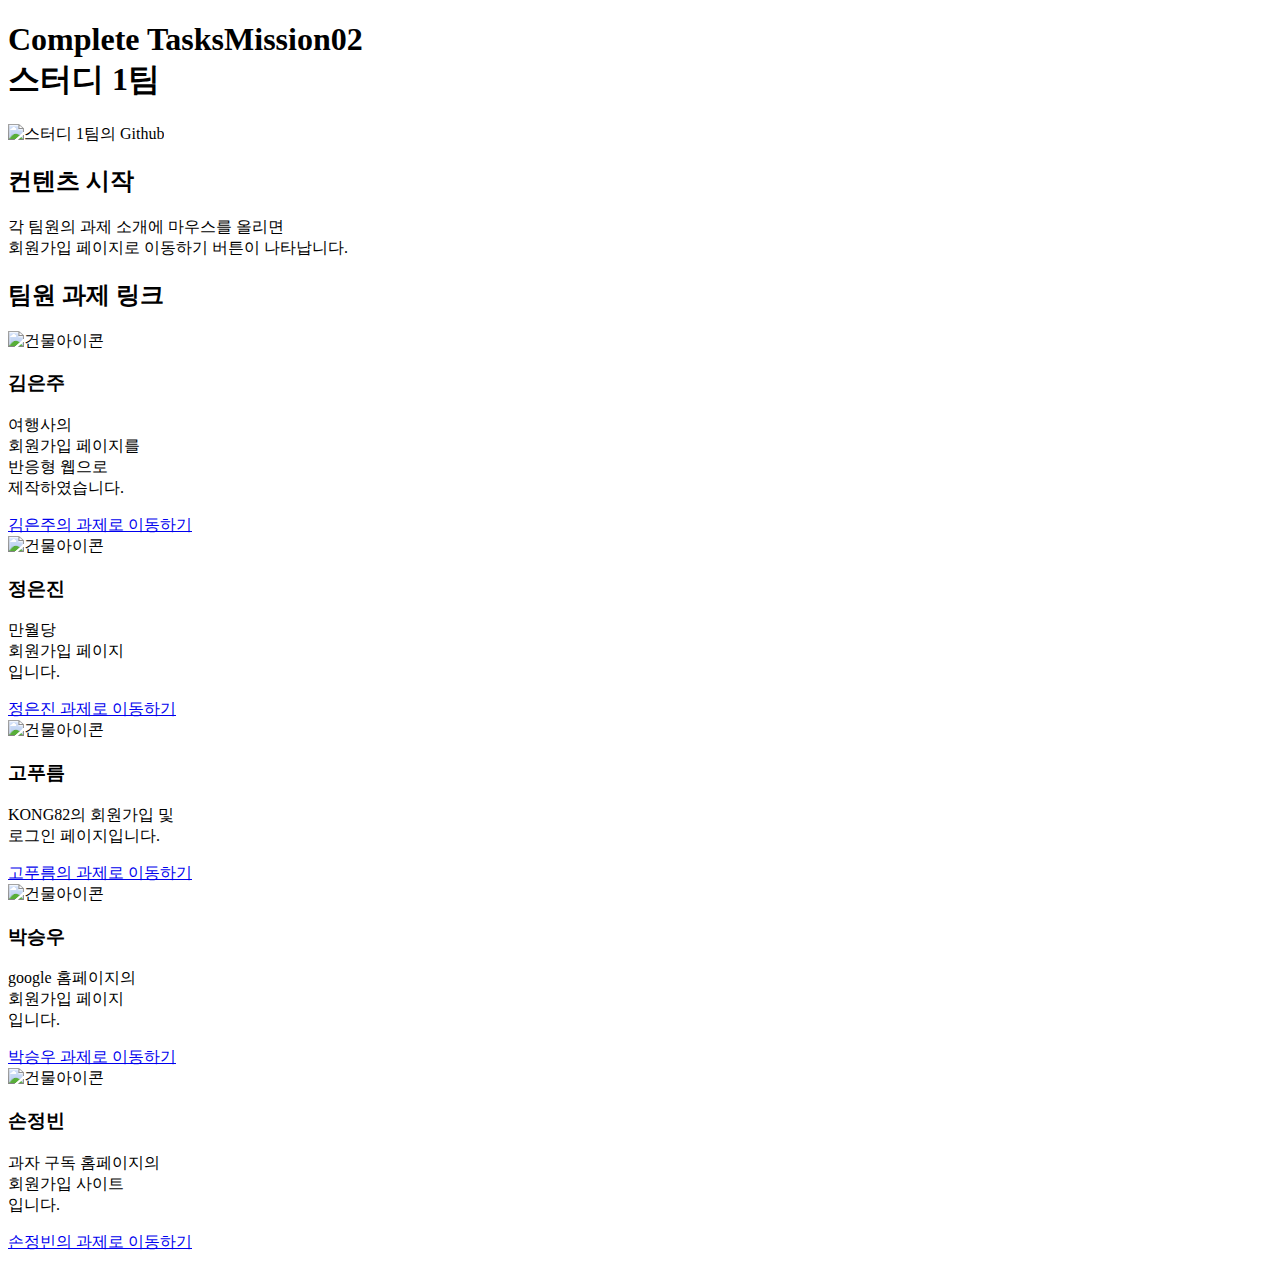
==== index.html @ 84c6d597 "commit" ====
<!DOCTYPE html>
<html lang="ko">
   <head>
      <meta charset="UTF-8">
      <meta http-equiv="X-UA-Compatible" content="IE=edge">
      <meta name="viewport" content="width=device-width, initial-scale=1.0">
      <title>Mission02_Study1Team</title>
      <link rel="stylesheet" href="css/kej_index.css">
      <script src="javascript/prefixfree.min.js"></script>
   </head>
   <body>
      <article class="wrap">
         <header>
            <h1><span>Complete Tasks</span>Mission02<br>스터디 1팀</h1>
            <img src="resources/images/kej/index/qrcode.svg" alt="스터디 1팀의 Github" title="스터디 1팀의 Github 바로가기 QRcode">
         </header>
         <section class="flexbox">
            <h2 class="hidden">컨텐츠 시작</h2>
            <p class="discript">각 팀원의 과제 소개에 마우스를 올리면<br>회원가입 페이지로 이동하기 버튼이 나타납니다.</p>
            <article>
               <h2 class="hidden">팀원 과제 링크</h2>
               <!-- 김은주 -->
               <section>
                  <img src="resources/images/kej/index/icon_kej.png" alt="건물아이콘">
                  <h3>김은주</h3>
                  <p>여행사의<br>회원가입 페이지를<br>반응형 웹으로<br>제작하였습니다.</p>
                  <a href="html/kej_signup_v2.html" target="_blank" title="회원가입"><span class="hidden">김은주의 과제로 이동하기</span></a>
               </section>
               <!-- 정은진 : p에 설명 수정, a href에 링크경로 추가해 주세요 -->
               <section>
                  <img src="resources/images/kej/index/icon_jej.png" alt="건물아이콘">
                  <h3>정은진</h3>
                  <p>만월당<br>회원가입 페이지<br>입니다.</p>
                  <a href="html/jungenjin_signup.html" target="_blank" title="회원가입"><span class="hidden">정은진 과제로 이동하기</span></a>
               </section>
               <!-- 고푸름 : p에 설명 수정, a href에 링크경로 추가해 주세요 -->
               <section>
                  <img src="resources/images/kej/index/icon_kpr.png" alt="건물아이콘">
                  <h3>고푸름</h3>
                  <p>KONG82의 회원가입 및<br> 로그인 페이지입니다.</p>
                  <a href="./html/kopureum_signup.html" target="_blank" title="회원가입"><span class="hidden">고푸름의 과제로 이동하기</span></a>
               </section>
               <!-- 박승우 : p에 설명 수정, a href에 링크경로 추가해 주세요 -->
               <section>
                  <img src="resources/images/kej/index/icon_psw.png" alt="건물아이콘">
                  <h3>박승우</h3>
                  <p>google 홈페이지의<br>회원가입 페이지<br>입니다.</p>
                  <a href="html/seungwoo_signup.html" target="_blank" title="회원가입"><span class="hidden">박승우 과제로 이동하기</span></a>
               </section>
               <!-- 손정빈 : p에 설명 수정, a href에 링크경로 추가해 주세요 -->
               <section>
                  <img src="resources/images/kej/index/icon_sjb.png" alt="건물아이콘">
                  <h3>손정빈</h3>
                  <p>과자 구독 홈페이지의<br>회원가입 사이트<br>입니다.</p>
                  <a href="html/sonjeongbig_singup.html" target="_blank" title="회원가입"><span class="hidden">손정빈의 과제로 이동하기</span></a>
               </section>
            </article>
         </section>
      </article>
   </body>
</html>
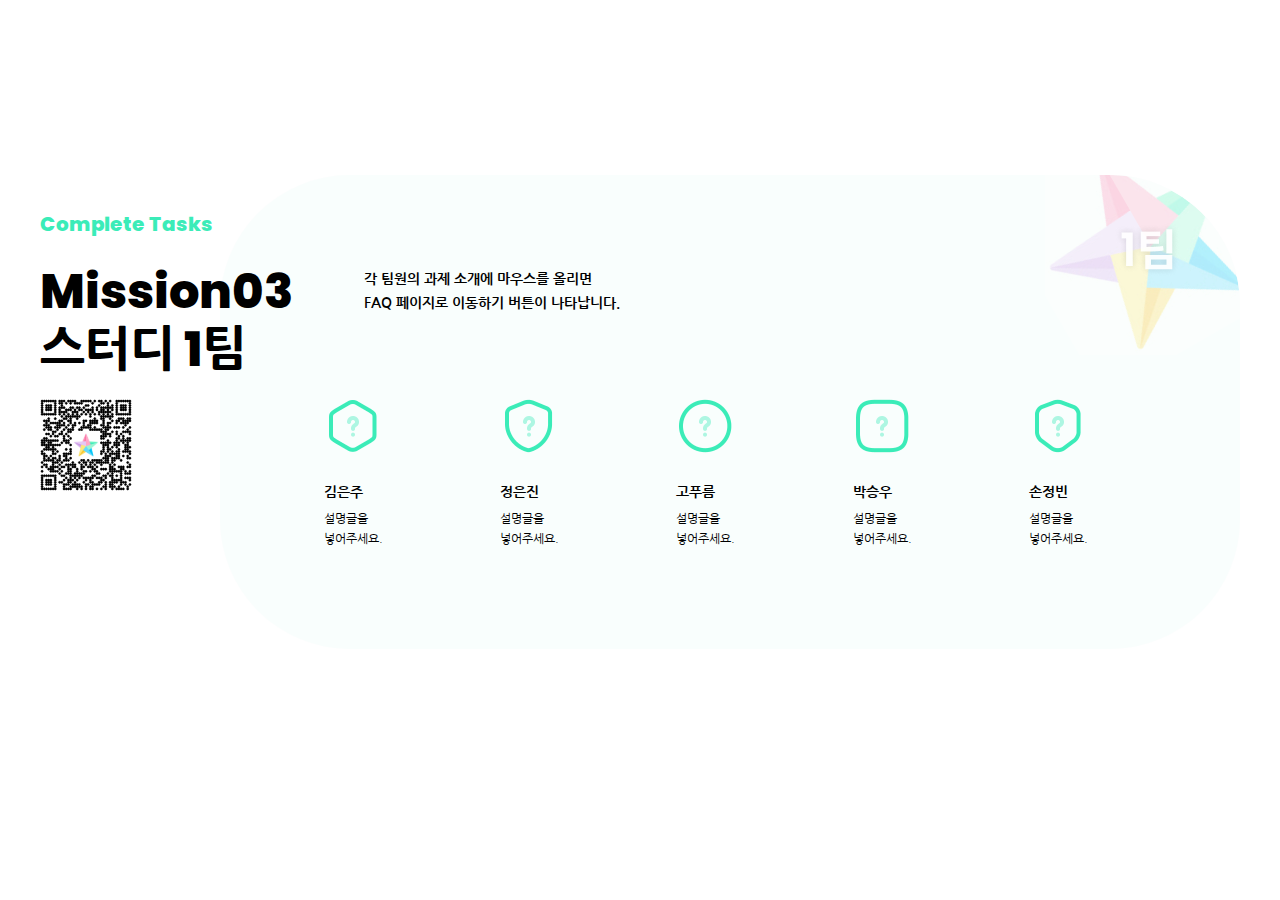
==== commit 583dfc8f: "1팀 index화면 작업 완료" ====
--- a/index.html
+++ b/index.html
@@ -4,55 +4,55 @@
       <meta charset="UTF-8">
       <meta http-equiv="X-UA-Compatible" content="IE=edge">
       <meta name="viewport" content="width=device-width, initial-scale=1.0">
-      <title>Mission02_Study1Team</title>
+      <title>Mission03_Study1Team</title>
       <link rel="stylesheet" href="css/kej_index.css">
       <script src="javascript/prefixfree.min.js"></script>
    </head>
    <body>
       <article class="wrap">
          <header>
-            <h1><span>Complete Tasks</span>Mission02<br>스터디 1팀</h1>
-            <img src="resources/images/kej/index/qrcode.svg" alt="스터디 1팀의 Github" title="스터디 1팀의 Github 바로가기 QRcode">
+            <h1><span>Complete Tasks</span>Mission03<br>스터디 1팀</h1>
+            <img src="resources/kej/index/qrcode.svg" alt="스터디 1팀의 Github" title="스터디 1팀의 Github 바로가기 QRcode">
          </header>
          <section class="flexbox">
             <h2 class="hidden">컨텐츠 시작</h2>
-            <p class="discript">각 팀원의 과제 소개에 마우스를 올리면<br>회원가입 페이지로 이동하기 버튼이 나타납니다.</p>
+            <p class="discript">각 팀원의 과제 소개에 마우스를 올리면<br>FAQ 페이지로 이동하기 버튼이 나타납니다.</p>
             <article>
                <h2 class="hidden">팀원 과제 링크</h2>
                <!-- 김은주 -->
                <section>
-                  <img src="resources/images/kej/index/icon_kej.png" alt="건물아이콘">
+                  <img src="resources/kej/index/icon_kej.png" alt="FAQ아이콘">
                   <h3>김은주</h3>
-                  <p>여행사의<br>회원가입 페이지를<br>반응형 웹으로<br>제작하였습니다.</p>
-                  <a href="html/kej_signup_v2.html" target="_blank" title="회원가입"><span class="hidden">김은주의 과제로 이동하기</span></a>
+                  <p>설명글을<br>넣어주세요.</p>
+                  <a href="" target="_blank" title="FAQ"><span class="hidden">김은주의 과제로 이동하기</span></a>
                </section>
                <!-- 정은진 : p에 설명 수정, a href에 링크경로 추가해 주세요 -->
                <section>
-                  <img src="resources/images/kej/index/icon_jej.png" alt="건물아이콘">
+                  <img src="resources/kej/index/icon_jej.png" alt="FAQ아이콘">
                   <h3>정은진</h3>
-                  <p>만월당<br>회원가입 페이지<br>입니다.</p>
-                  <a href="html/jungenjin_signup.html" target="_blank" title="회원가입"><span class="hidden">정은진 과제로 이동하기</span></a>
+                  <p>설명글을<br>넣어주세요.</p>
+                  <a href="" target="_blank" title="FAQ"><span class="hidden">정은진 과제로 이동하기</span></a>
                </section>
                <!-- 고푸름 : p에 설명 수정, a href에 링크경로 추가해 주세요 -->
                <section>
-                  <img src="resources/images/kej/index/icon_kpr.png" alt="건물아이콘">
+                  <img src="resources/kej/index/icon_kpr.png" alt="FAQ아이콘">
                   <h3>고푸름</h3>
-                  <p>KONG82의 회원가입 및<br> 로그인 페이지입니다.</p>
-                  <a href="./html/kopureum_signup.html" target="_blank" title="회원가입"><span class="hidden">고푸름의 과제로 이동하기</span></a>
+                  <p>설명글을<br>넣어주세요.</p>
+                  <a href="" target="_blank" title="FAQ"><span class="hidden">고푸름의 과제로 이동하기</span></a>
                </section>
                <!-- 박승우 : p에 설명 수정, a href에 링크경로 추가해 주세요 -->
                <section>
-                  <img src="resources/images/kej/index/icon_psw.png" alt="건물아이콘">
+                  <img src="resources/kej/index/icon_psw.png" alt="FAQ아이콘">
                   <h3>박승우</h3>
-                  <p>google 홈페이지의<br>회원가입 페이지<br>입니다.</p>
-                  <a href="html/seungwoo_signup.html" target="_blank" title="회원가입"><span class="hidden">박승우 과제로 이동하기</span></a>
+                  <p>설명글을<br>넣어주세요.</p>
+                  <a href="" target="_blank" title="FAQ"><span class="hidden">박승우 과제로 이동하기</span></a>
                </section>
                <!-- 손정빈 : p에 설명 수정, a href에 링크경로 추가해 주세요 -->
                <section>
-                  <img src="resources/images/kej/index/icon_sjb.png" alt="건물아이콘">
+                  <img src="resources/kej/index/icon_sjb.png" alt="FAQ아이콘">
                   <h3>손정빈</h3>
-                  <p>과자 구독 홈페이지의<br>회원가입 사이트<br>입니다.</p>
-                  <a href="html/sonjeongbig_singup.html" target="_blank" title="회원가입"><span class="hidden">손정빈의 과제로 이동하기</span></a>
+                  <p>설명글을<br>넣어주세요.</p>
+                  <a href="" target="_blank" title="FAQ"><span class="hidden">손정빈의 과제로 이동하기</span></a>
                </section>
             </article>
          </section>
--- a/css/kej_index.css
+++ b/css/kej_index.css
@@ -0,0 +1,29 @@
+@charset "utf-8";
+@import url('https://fonts.googleapis.com/css2?family=Nanum+Gothic:wght@400;700;800&family=Poppins:wght@700&display=swap');
+
+*{margin:0; padding:0; box-sizing:border-box;}
+p, h3{font-family:'Nanum Gothic'; font-size:14px; font-weight:700}
+.hidden {position:absolute; width:1px; height:1px; overflow:hidden; margin:-1px; border:0;}
+
+body{display:flex; justify-content:center; align-items:center; min-height:100vh;}
+.wrap {position:relative; width:1200px; height:550px}
+
+header{float:left; margin-top:20px;}
+header h1{font-family:'Poppins', 'Nanum Gothic'; font-size:48px; line-height:58px; font-weight:800; padding-bottom:20px}
+header h1 span{display:block; color:#3BECB8; font-size:20px; margin-bottom:10px;}
+
+.flexbox {display:flex; flex-direction:column; position:relative; padding-right:65px;} 
+.flexbox::before{content:""; position:absolute; top:0; right:0; width:1020px; height:474px; background:#F9FEFD url(../resources/kej/index/bg.png) no-repeat right top; border-radius:130px; z-index:-999}
+.discript{height:187px; padding:92px 0 0 70px; line-height:24px;}
+.flexbox > article {display:flex}
+.flexbox > article > section {position:relative; width:178px; height:328px; border-radius:70px; padding:35px 0 0 30px}
+.flexbox > article > section > img {width:58px; height:58px}
+.flexbox > article > section > h3 {margin:26px 0 10px 0;}
+.flexbox > article > section > p {font-size:12px; font-weight:400; line-height:20px}
+@keyframes boxon {
+    from{background:rgba(59, 236, 184,0); box-shadow:0px 0px 60px rgba(59, 236, 184, 0);} to{background:#fff; box-shadow:0px 0px 60px rgba(59, 236, 184, 0.15);}
+}
+.flexbox > article > section:hover{animation:boxon 0.3s; background:#fff; box-shadow:0px 0px 60px rgba(59, 236, 184, 0.15)}
+.flexbox > article > section > a {position:absolute; right:24px; bottom:40px; width:40px; height:40px; border-radius:20px; opacity:0;}
+.flexbox > article > section:hover > a{background:#3BECB8 url('../resources/kej/index/btn_arrow.svg') no-repeat center; opacity:0.5; transition:0.3s;}
+.flexbox > article > section:hover > a:hover{box-shadow:0px 3px 10px rgba(59, 236, 184, 0.5); opacity:1; transition:0.3s}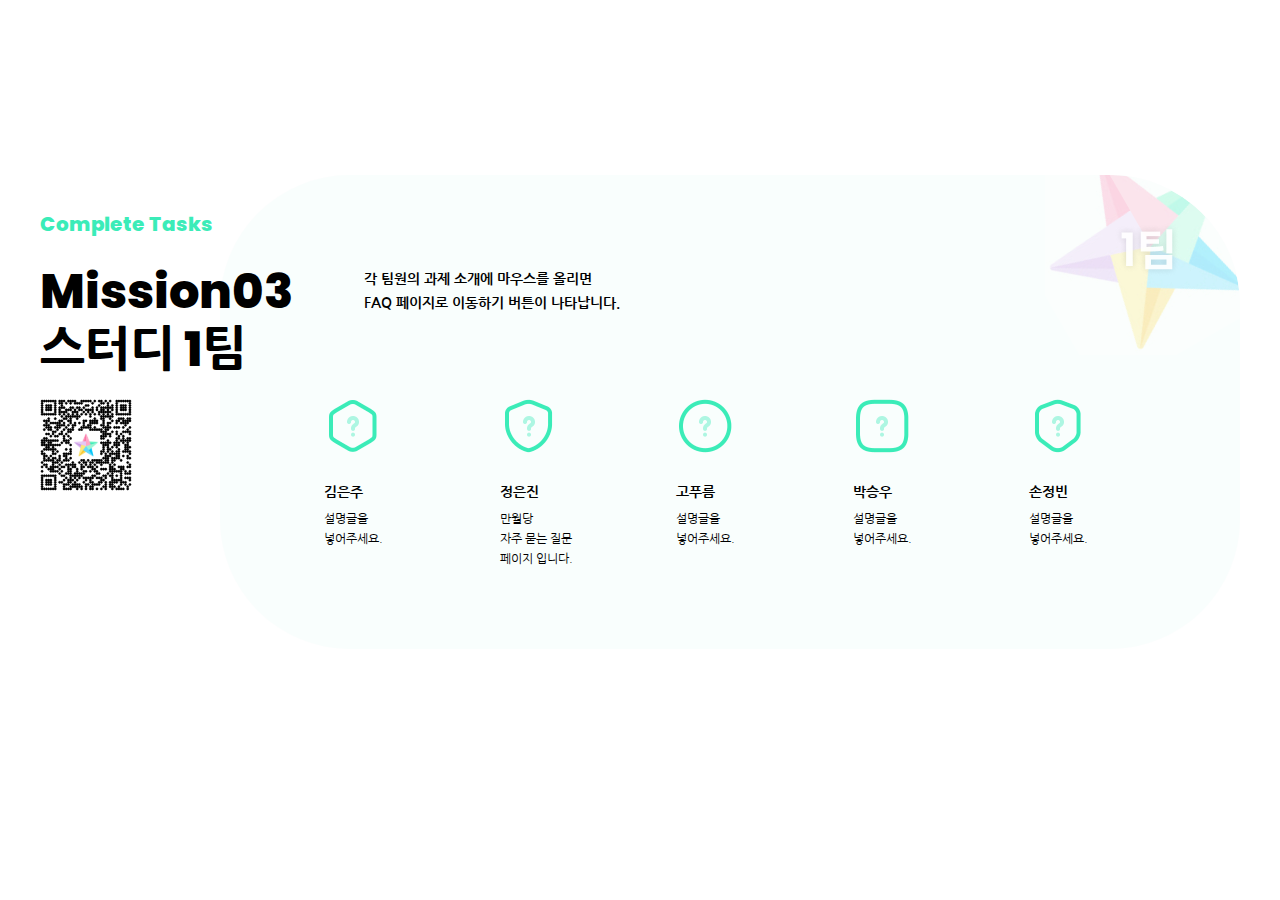
==== commit 78b7bfc0: "commit3" ====
--- a/index.html
+++ b/index.html
@@ -30,8 +30,8 @@
                <section>
                   <img src="resources/kej/index/icon_jej.png" alt="FAQ아이콘">
                   <h3>정은진</h3>
-                  <p>설명글을<br>넣어주세요.</p>
-                  <a href="" target="_blank" title="FAQ"><span class="hidden">정은진 과제로 이동하기</span></a>
+                  <p>만월당<br>자주 묻는 질문 <br> 페이지 입니다.</p>
+                  <a href="html/jungenjin_faq.html" target="_blank" title="FAQ"><span class="hidden">정은진 과제로 이동하기</span></a>
                </section>
                <!-- 고푸름 : p에 설명 수정, a href에 링크경로 추가해 주세요 -->
                <section>
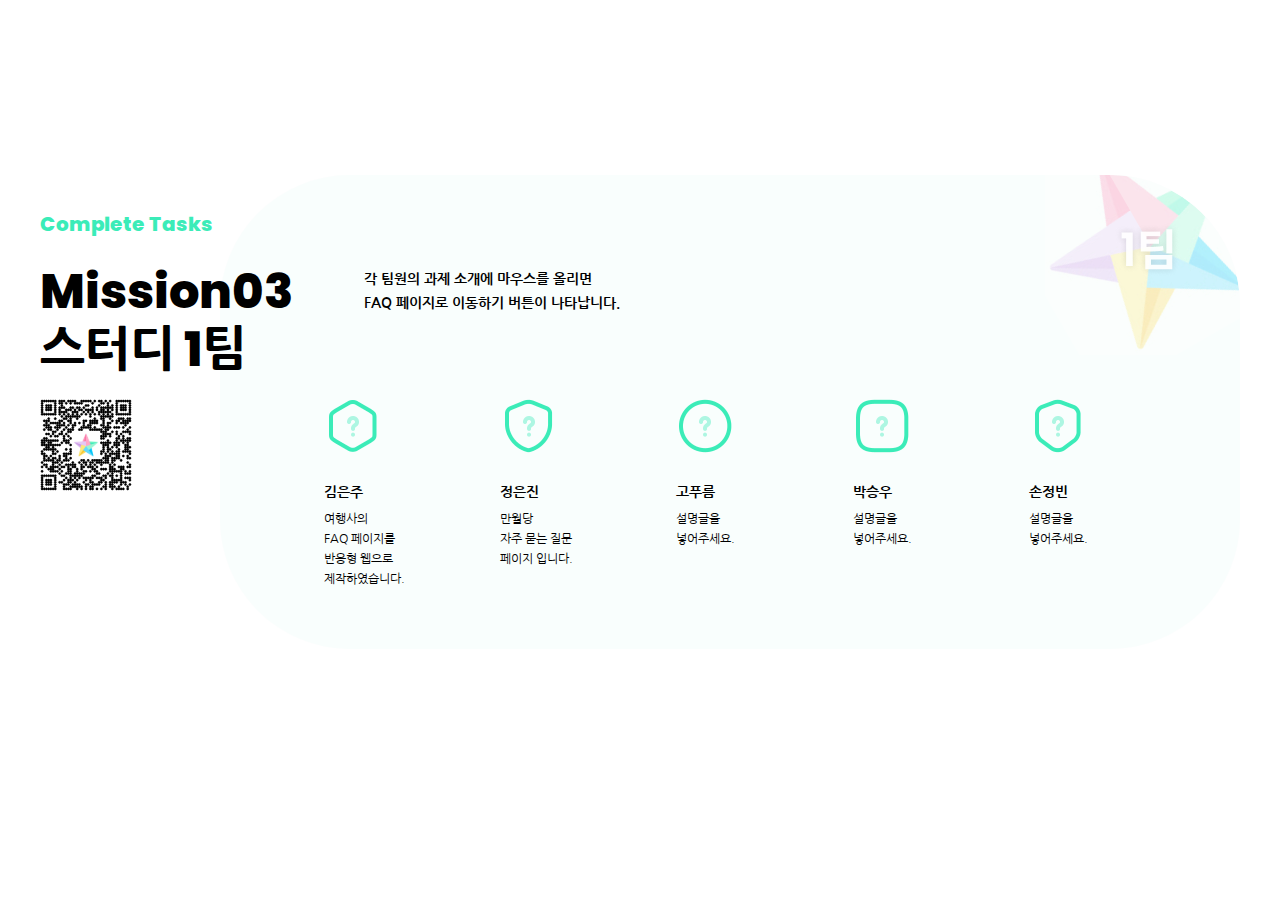
==== commit d78c8b29: "faq commit" ====
--- a/index.html
+++ b/index.html
@@ -23,8 +23,8 @@
                <section>
                   <img src="resources/kej/index/icon_kej.png" alt="FAQ아이콘">
                   <h3>김은주</h3>
-                  <p>설명글을<br>넣어주세요.</p>
-                  <a href="" target="_blank" title="FAQ"><span class="hidden">김은주의 과제로 이동하기</span></a>
+                  <p>여행사의<br>FAQ 페이지를<br>반응형 웹으로<br>제작하였습니다.</p>
+                  <a href="html/kej_faq.html" target="_blank" title="FAQ"><span class="hidden">김은주의 과제로 이동하기</span></a>
                </section>
                <!-- 정은진 : p에 설명 수정, a href에 링크경로 추가해 주세요 -->
                <section>
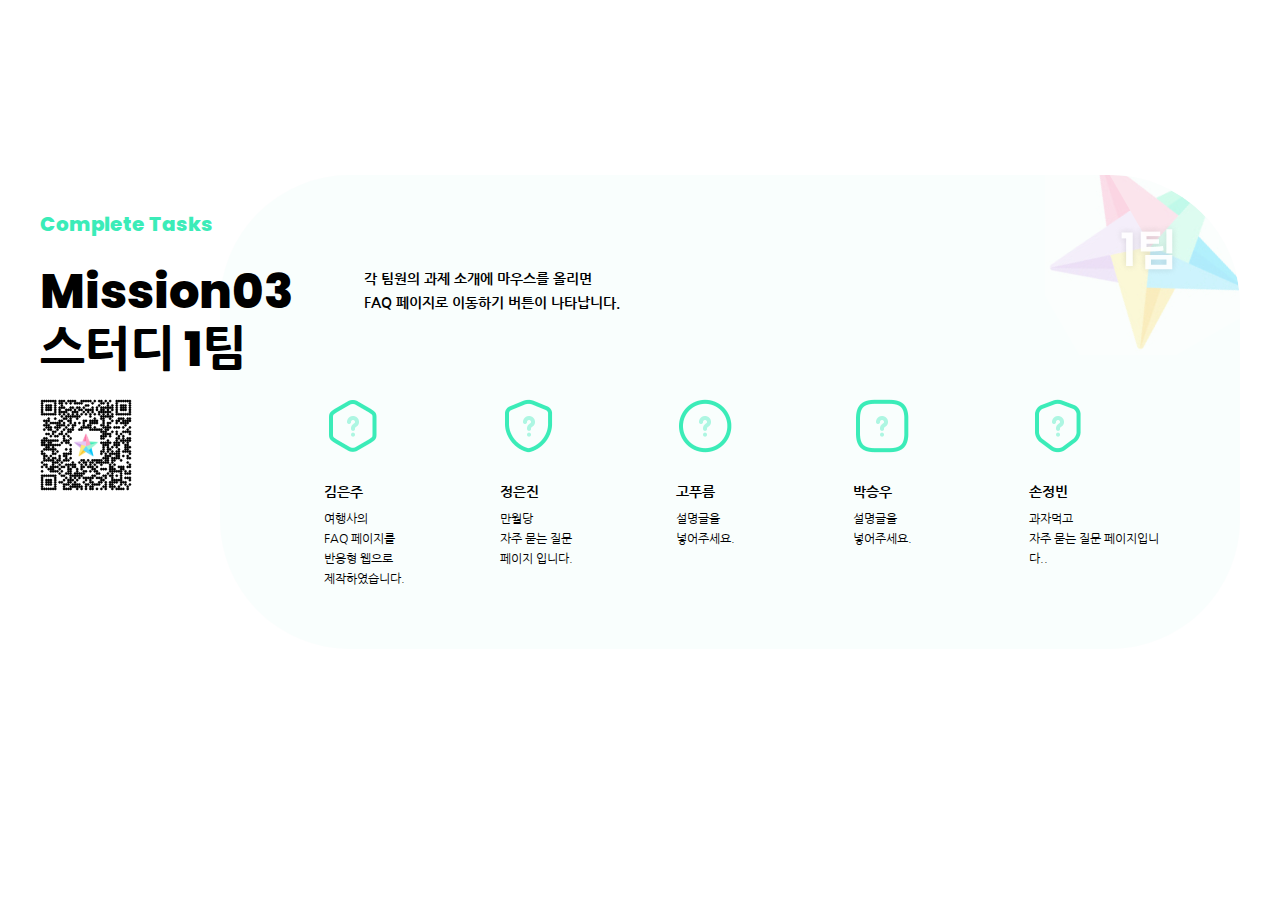
==== commit 8f585d61: "인덱스 수정-손정빈" ====
--- a/index.html
+++ b/index.html
@@ -51,8 +51,8 @@
                <section>
                   <img src="resources/kej/index/icon_sjb.png" alt="FAQ아이콘">
                   <h3>손정빈</h3>
-                  <p>설명글을<br>넣어주세요.</p>
-                  <a href="" target="_blank" title="FAQ"><span class="hidden">손정빈의 과제로 이동하기</span></a>
+                  <p>과자먹고<br>자주 묻는 질문 페이지입니다..</p>
+                  <a href="html/son_faq.html" target="_blank" title="FAQ"><span class="hidden">손정빈의 과제로 이동하기</span></a>
                </section>
             </article>
          </section>
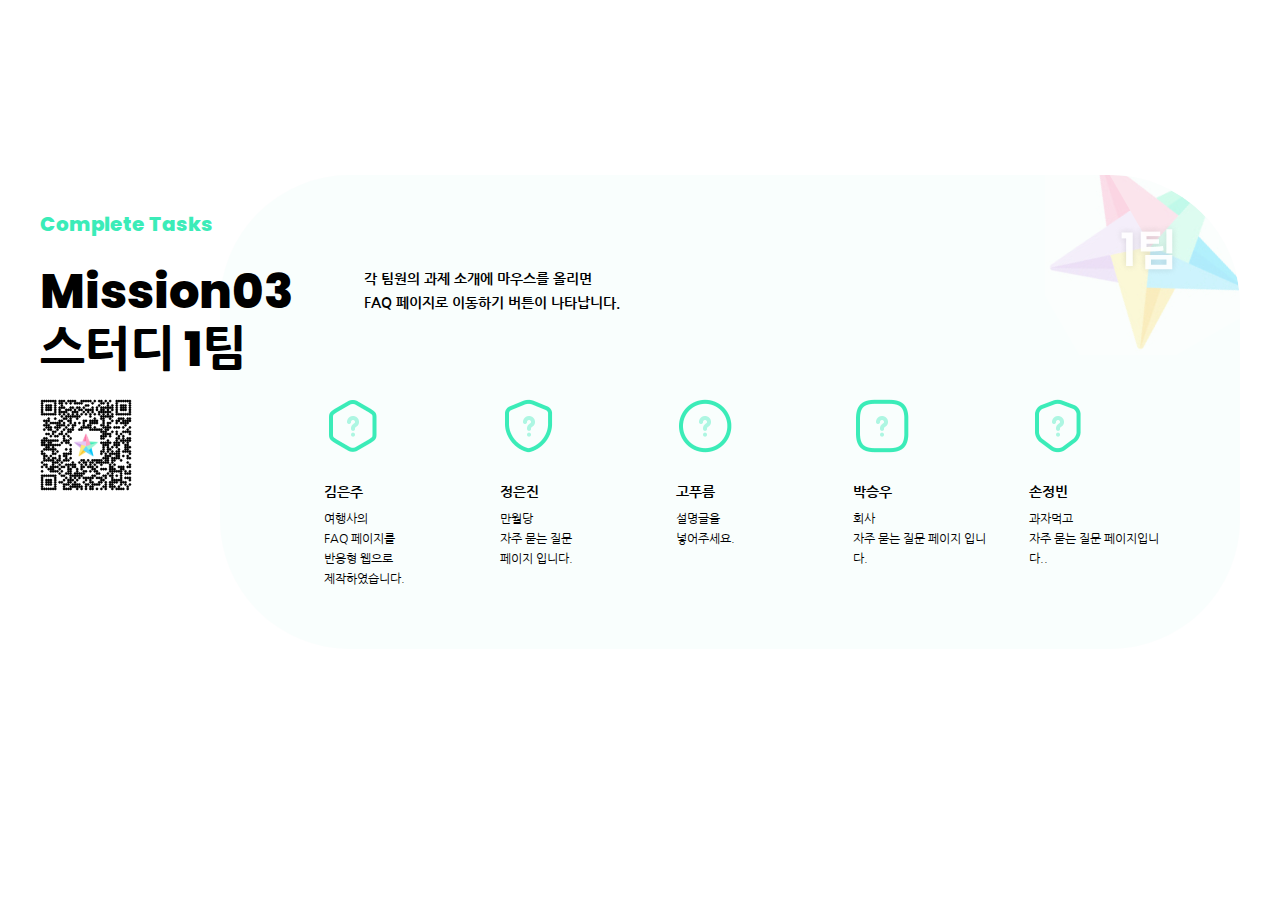
==== commit 27a4a8b5: "index commit" ====
--- a/index.html
+++ b/index.html
@@ -44,8 +44,8 @@
                <section>
                   <img src="resources/kej/index/icon_psw.png" alt="FAQ아이콘">
                   <h3>박승우</h3>
-                  <p>설명글을<br>넣어주세요.</p>
-                  <a href="" target="_blank" title="FAQ"><span class="hidden">박승우 과제로 이동하기</span></a>
+                  <p>회사<br>자주 묻는 질문 페이지 입니다.</p>
+                  <a href="html/seoungwoo_faq.html" target="_blank" title="FAQ"><span class="hidden">박승우 과제로 이동하기</span></a>
                </section>
                <!-- 손정빈 : p에 설명 수정, a href에 링크경로 추가해 주세요 -->
                <section>
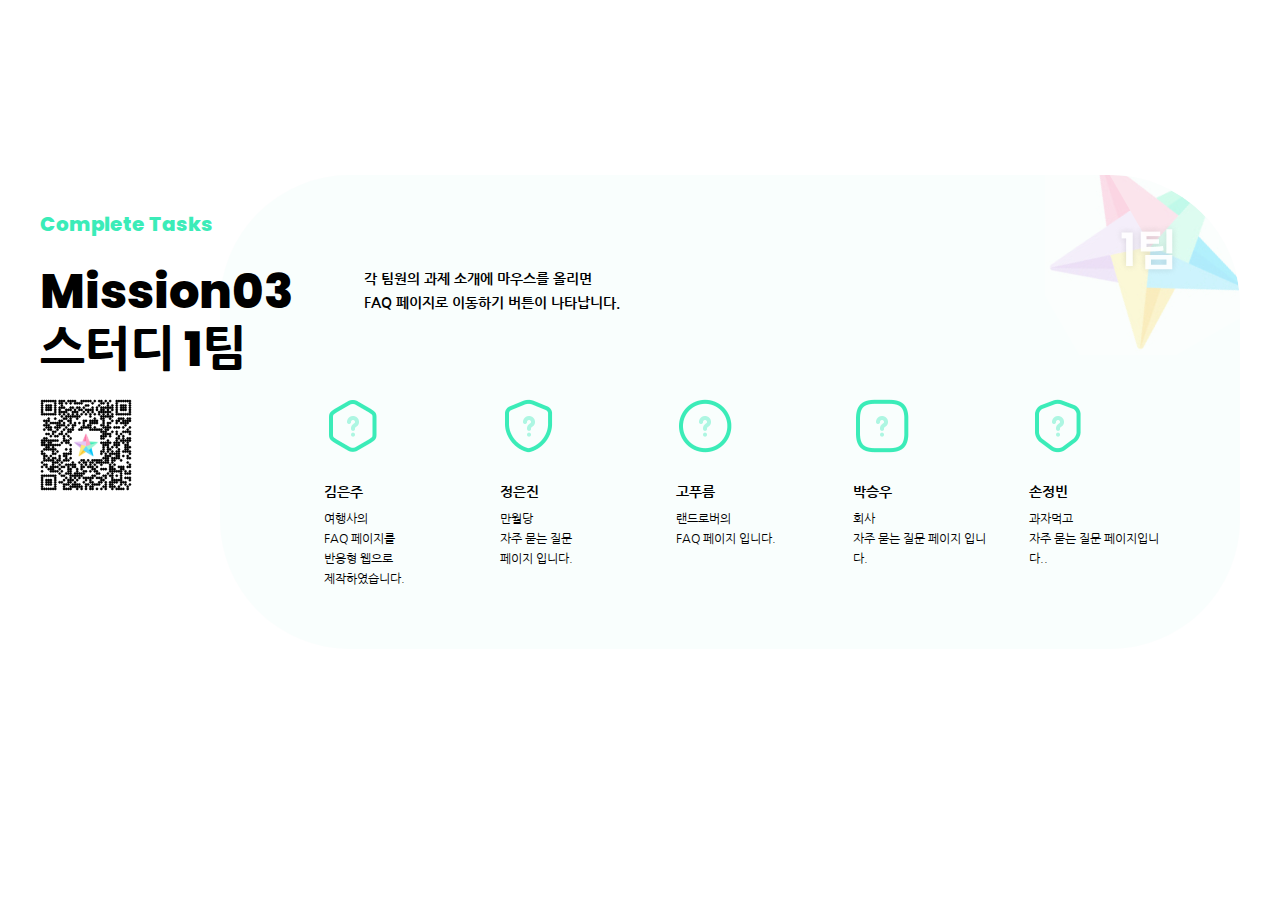
==== commit 5831a604: "commit" ====
--- a/index.html
+++ b/index.html
@@ -1,61 +1,67 @@
 <!DOCTYPE html>
 <html lang="ko">
-   <head>
-      <meta charset="UTF-8">
-      <meta http-equiv="X-UA-Compatible" content="IE=edge">
-      <meta name="viewport" content="width=device-width, initial-scale=1.0">
-      <title>Mission03_Study1Team</title>
-      <link rel="stylesheet" href="css/kej_index.css">
-      <script src="javascript/prefixfree.min.js"></script>
-   </head>
-   <body>
-      <article class="wrap">
-         <header>
-            <h1><span>Complete Tasks</span>Mission03<br>스터디 1팀</h1>
-            <img src="resources/kej/index/qrcode.svg" alt="스터디 1팀의 Github" title="스터디 1팀의 Github 바로가기 QRcode">
-         </header>
-         <section class="flexbox">
-            <h2 class="hidden">컨텐츠 시작</h2>
-            <p class="discript">각 팀원의 과제 소개에 마우스를 올리면<br>FAQ 페이지로 이동하기 버튼이 나타납니다.</p>
-            <article>
-               <h2 class="hidden">팀원 과제 링크</h2>
-               <!-- 김은주 -->
-               <section>
-                  <img src="resources/kej/index/icon_kej.png" alt="FAQ아이콘">
-                  <h3>김은주</h3>
-                  <p>여행사의<br>FAQ 페이지를<br>반응형 웹으로<br>제작하였습니다.</p>
-                  <a href="html/kej_faq.html" target="_blank" title="FAQ"><span class="hidden">김은주의 과제로 이동하기</span></a>
-               </section>
-               <!-- 정은진 : p에 설명 수정, a href에 링크경로 추가해 주세요 -->
-               <section>
-                  <img src="resources/kej/index/icon_jej.png" alt="FAQ아이콘">
-                  <h3>정은진</h3>
-                  <p>만월당<br>자주 묻는 질문 <br> 페이지 입니다.</p>
-                  <a href="html/jungenjin_faq.html" target="_blank" title="FAQ"><span class="hidden">정은진 과제로 이동하기</span></a>
-               </section>
-               <!-- 고푸름 : p에 설명 수정, a href에 링크경로 추가해 주세요 -->
-               <section>
-                  <img src="resources/kej/index/icon_kpr.png" alt="FAQ아이콘">
-                  <h3>고푸름</h3>
-                  <p>설명글을<br>넣어주세요.</p>
-                  <a href="" target="_blank" title="FAQ"><span class="hidden">고푸름의 과제로 이동하기</span></a>
-               </section>
-               <!-- 박승우 : p에 설명 수정, a href에 링크경로 추가해 주세요 -->
-               <section>
-                  <img src="resources/kej/index/icon_psw.png" alt="FAQ아이콘">
-                  <h3>박승우</h3>
-                  <p>회사<br>자주 묻는 질문 페이지 입니다.</p>
-                  <a href="html/seoungwoo_faq.html" target="_blank" title="FAQ"><span class="hidden">박승우 과제로 이동하기</span></a>
-               </section>
-               <!-- 손정빈 : p에 설명 수정, a href에 링크경로 추가해 주세요 -->
-               <section>
-                  <img src="resources/kej/index/icon_sjb.png" alt="FAQ아이콘">
-                  <h3>손정빈</h3>
-                  <p>과자먹고<br>자주 묻는 질문 페이지입니다..</p>
-                  <a href="html/son_faq.html" target="_blank" title="FAQ"><span class="hidden">손정빈의 과제로 이동하기</span></a>
-               </section>
-            </article>
-         </section>
-      </article>
-   </body>
-</html>
+
+<head>
+   <meta charset="UTF-8">
+   <meta http-equiv="X-UA-Compatible" content="IE=edge">
+   <meta name="viewport" content="width=device-width, initial-scale=1.0">
+   <title>Mission03_Study1Team</title>
+   <link rel="stylesheet" href="css/kej_index.css">
+   <script src="javascript/prefixfree.min.js"></script>
+</head>
+
+<body>
+   <article class="wrap">
+      <header>
+         <h1><span>Complete Tasks</span>Mission03<br>스터디 1팀</h1>
+         <img src="resources/kej/index/qrcode.svg" alt="스터디 1팀의 Github" title="스터디 1팀의 Github 바로가기 QRcode">
+      </header>
+      <section class="flexbox">
+         <h2 class="hidden">컨텐츠 시작</h2>
+         <p class="discript">각 팀원의 과제 소개에 마우스를 올리면<br>FAQ 페이지로 이동하기 버튼이 나타납니다.</p>
+         <article>
+            <h2 class="hidden">팀원 과제 링크</h2>
+            <!-- 김은주 -->
+            <section>
+               <img src="resources/kej/index/icon_kej.png" alt="FAQ아이콘">
+               <h3>김은주</h3>
+               <p>여행사의<br>FAQ 페이지를<br>반응형 웹으로<br>제작하였습니다.</p>
+               <a href="html/kej_faq.html" target="_blank" title="FAQ"><span class="hidden">김은주의 과제로 이동하기</span></a>
+            </section>
+            <!-- 정은진 : p에 설명 수정, a href에 링크경로 추가해 주세요 -->
+            <section>
+               <img src="resources/kej/index/icon_jej.png" alt="FAQ아이콘">
+               <h3>정은진</h3>
+               <p>만월당<br>자주 묻는 질문 <br> 페이지 입니다.</p>
+               <a href="html/jungenjin_faq.html" target="_blank" title="FAQ"><span class="hidden">정은진 과제로
+                     이동하기</span></a>
+            </section>
+            <!-- 고푸름 : p에 설명 수정, a href에 링크경로 추가해 주세요 -->
+            <section>
+               <img src="resources/kej/index/icon_kpr.png" alt="FAQ아이콘">
+               <h3>고푸름</h3>
+               <p>랜드로버의<br>FAQ 페이지 입니다.</p>
+               <a href="html/kopureum_faq.html" target="_blank" title="FAQ"><span class="hidden">고푸름의 과제로
+                     이동하기</span></a>
+            </section>
+            <!-- 박승우 : p에 설명 수정, a href에 링크경로 추가해 주세요 -->
+            <section>
+               <img src="resources/kej/index/icon_psw.png" alt="FAQ아이콘">
+               <h3>박승우</h3>
+               <p>회사<br>자주 묻는 질문 페이지 입니다.</p>
+               <a href="html/seoungwoo_faq.html" target="_blank" title="FAQ"><span class="hidden">박승우 과제로
+                     이동하기</span></a>
+            </section>
+            <!-- 손정빈 : p에 설명 수정, a href에 링크경로 추가해 주세요 -->
+            <section>
+               <img src="resources/kej/index/icon_sjb.png" alt="FAQ아이콘">
+               <h3>손정빈</h3>
+               <p>과자먹고<br>자주 묻는 질문 페이지입니다..</p>
+               <a href="html/son_faq.html" target="_blank" title="FAQ"><span class="hidden">손정빈의 과제로 이동하기</span></a>
+            </section>
+         </article>
+      </section>
+   </article>
+</body>
+
+</html>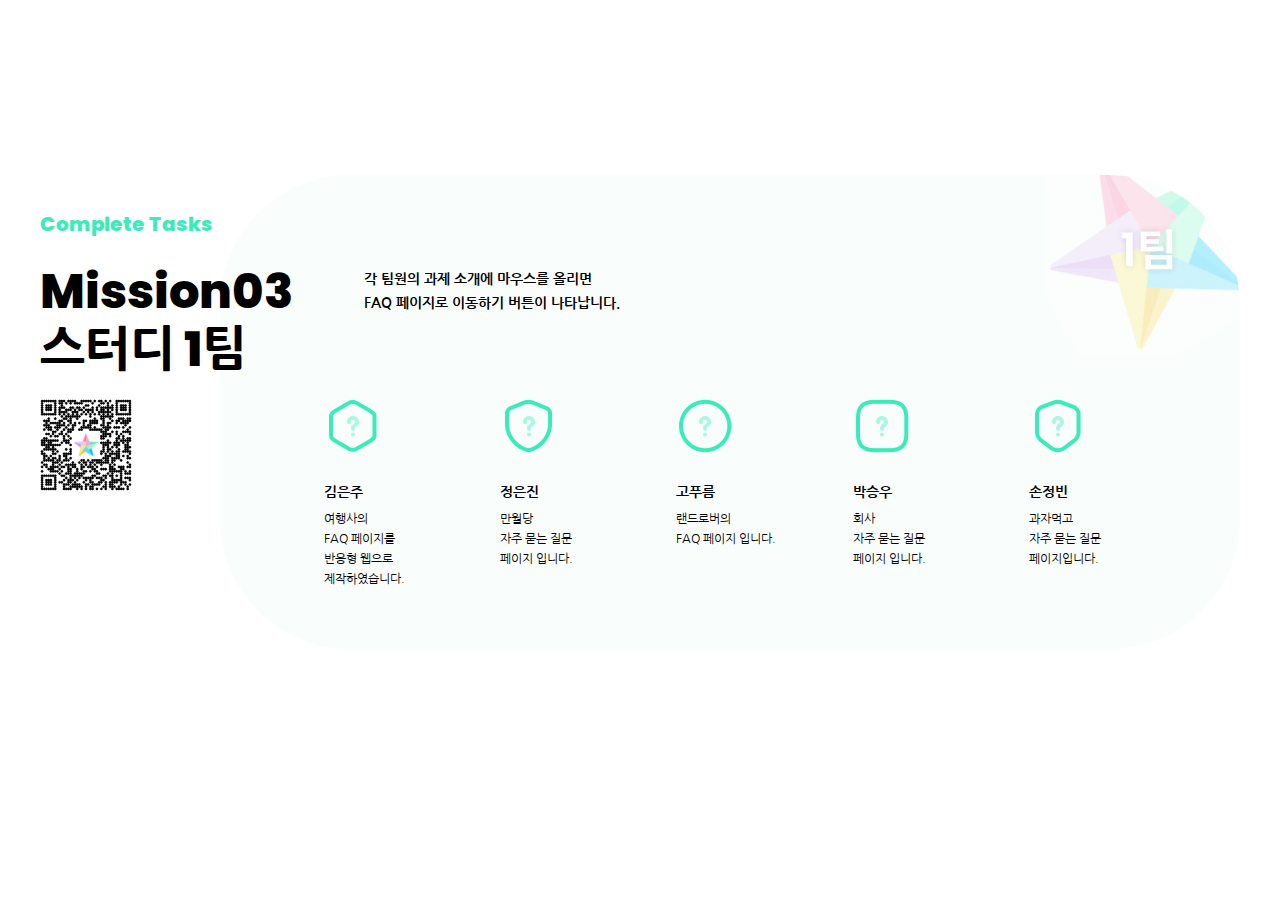
==== commit 845f0dd7: "no message" ====
--- a/index.html
+++ b/index.html
@@ -32,7 +32,7 @@
             <section>
                <img src="resources/kej/index/icon_jej.png" alt="FAQ아이콘">
                <h3>정은진</h3>
-               <p>만월당<br>자주 묻는 질문 <br> 페이지 입니다.</p>
+               <p>만월당<br>자주 묻는 질문<br>페이지 입니다.</p>
                <a href="html/jungenjin_faq.html" target="_blank" title="FAQ"><span class="hidden">정은진 과제로
                      이동하기</span></a>
             </section>
@@ -48,7 +48,7 @@
             <section>
                <img src="resources/kej/index/icon_psw.png" alt="FAQ아이콘">
                <h3>박승우</h3>
-               <p>회사<br>자주 묻는 질문 페이지 입니다.</p>
+               <p>회사<br>자주 묻는 질문<br>페이지 입니다.</p>
                <a href="html/seoungwoo_faq.html" target="_blank" title="FAQ"><span class="hidden">박승우 과제로
                      이동하기</span></a>
             </section>
@@ -56,7 +56,7 @@
             <section>
                <img src="resources/kej/index/icon_sjb.png" alt="FAQ아이콘">
                <h3>손정빈</h3>
-               <p>과자먹고<br>자주 묻는 질문 페이지입니다..</p>
+               <p>과자먹고<br>자주 묻는 질문<br>페이지입니다.</p>
                <a href="html/son_faq.html" target="_blank" title="FAQ"><span class="hidden">손정빈의 과제로 이동하기</span></a>
             </section>
          </article>
